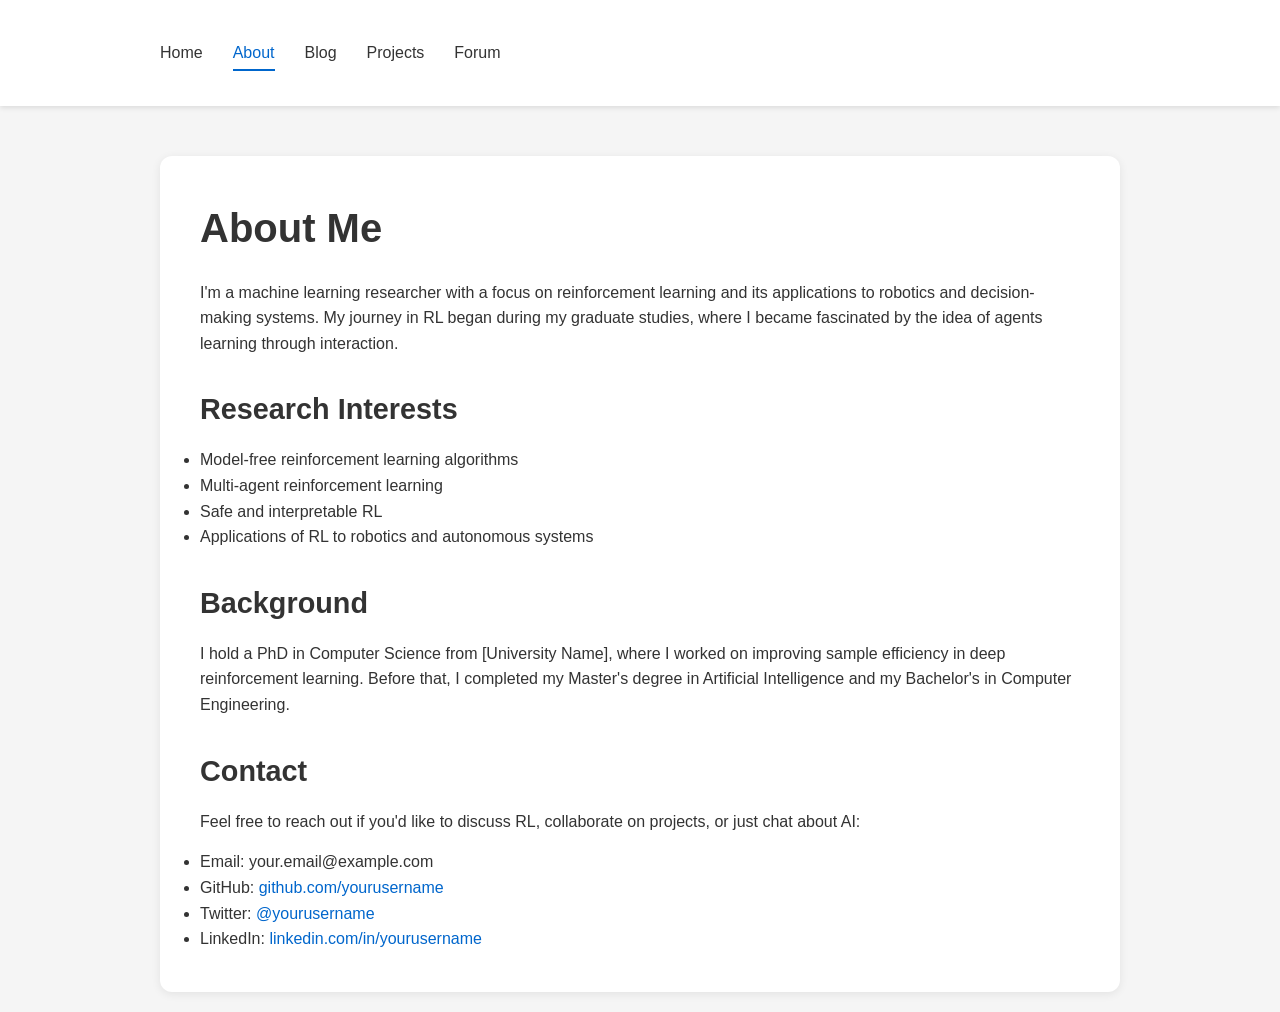
==== about.html @ b753ddc1 "Add files via upload personal website initial commit" ====
<!DOCTYPE html>
<html lang="en">
<head>
    <meta charset="UTF-8">
    <meta name="viewport" content="width=device-width, initial-scale=1.0">
    <title>About - Your Name</title>
    <link rel="stylesheet" href="css/style.css">
</head>
<body>
    <header>
        <div class="container">
            <nav>
                <a href="index.html">Home</a>
                <a href="about.html">About</a>
                <a href="blog.html">Blog</a>
                <a href="projects.html">Projects</a>
                <a href="forum.html">Forum</a>
            </nav>
        </div>
    </header>
    
    <div class="container">
        <div class="content">
            <h1>About Me</h1>
            <p>
                I'm a machine learning researcher with a focus on reinforcement learning and its applications 
                to robotics and decision-making systems. My journey in RL began during my graduate studies, 
                where I became fascinated by the idea of agents learning through interaction.
            </p>
            
            <h2>Research Interests</h2>
            <ul>
                <li>Model-free reinforcement learning algorithms</li>
                <li>Multi-agent reinforcement learning</li>
                <li>Safe and interpretable RL</li>
                <li>Applications of RL to robotics and autonomous systems</li>
            </ul>
            
            <h2>Background</h2>
            <p>
                I hold a PhD in Computer Science from [University Name], where I worked on improving sample 
                efficiency in deep reinforcement learning. Before that, I completed my Master's degree in 
                Artificial Intelligence and my Bachelor's in Computer Engineering.
            </p>
            
            <h2>Contact</h2>
            <p>
                Feel free to reach out if you'd like to discuss RL, collaborate on projects, or just chat about AI:
            </p>
            <ul>
                <li>Email: your.email@example.com</li>
                <li>GitHub: <a href="#">github.com/yourusername</a></li>
                <li>Twitter: <a href="#">@yourusername</a></li>
                <li>LinkedIn: <a href="#">linkedin.com/in/yourusername</a></li>
            </ul>
        </div>
    </div>
    
    <script src="js/main.js"></script>
</body>
</html>
---- css/style.css ----
* {
    margin: 0;
    padding: 0;
    box-sizing: border-box;
}

body {
    font-family: -apple-system, BlinkMacSystemFont, 'Segoe UI', Roboto, Oxygen, Ubuntu, Cantarell, sans-serif;
    line-height: 1.6;
    color: #333;
    background-color: #f5f5f5;
}

.container {
    max-width: 1000px;
    margin: 0 auto;
    padding: 20px;
}

header {
    background-color: #fff;
    box-shadow: 0 2px 5px rgba(0,0,0,0.1);
    position: sticky;
    top: 0;
    z-index: 100;
}

nav {
    display: flex;
    gap: 30px;
    padding: 20px 0;
}

nav a {
    text-decoration: none;
    color: #333;
    font-weight: 500;
    transition: color 0.2s;
    position: relative;
}

nav a:hover,
nav a.active {
    color: #0066cc;
}

nav a.active::after {
    content: '';
    position: absolute;
    bottom: -5px;
    left: 0;
    right: 0;
    height: 2px;
    background-color: #0066cc;
}

.content {
    background-color: #fff;
    padding: 40px;
    border-radius: 12px;
    box-shadow: 0 2px 10px rgba(0,0,0,0.08);
    margin-top: 30px;
}

/* Modern Home Page Styles */
.hero-section {
    display: flex;
    align-items: center;
    gap: 60px;
    margin-bottom: 60px;
    padding: 60px 40px;
    background: linear-gradient(135deg, #667eea 0%, #764ba2 100%);
    border-radius: 20px;
    color: white;
    position: relative;
    overflow: hidden;
}

.hero-section::before {
    content: '';
    position: absolute;
    top: -50%;
    right: -50%;
    width: 200%;
    height: 200%;
    background: radial-gradient(circle, rgba(255,255,255,0.1) 0%, transparent 70%);
    animation: float 20s ease-in-out infinite;
}

@keyframes float {
    0%, 100% { transform: translate(0, 0) rotate(0deg); }
    50% { transform: translate(-30px, -30px) rotate(180deg); }
}

.profile-image {
    width: 200px;
    height: 200px;
    border-radius: 50%;
    object-fit: cover;
    border: 4px solid rgba(255,255,255,0.3);
    box-shadow: 0 10px 30px rgba(0,0,0,0.3);
    z-index: 1;
    position: relative;
}

.hero-content {
    flex: 1;
    z-index: 1;
    position: relative;
}

.hero-content h1 {
    font-size: 3rem;
    margin-bottom: 20px;
    font-weight: 700;
}

.hero-content p {
    font-size: 1.3rem;
    opacity: 0.95;
    line-height: 1.8;
}

.recent-posts {
    display: grid;
    grid-template-columns: repeat(auto-fit, minmax(300px, 1fr));
    gap: 25px;
    margin-top: 40px;
}

.post-card {
    background: #fff;
    border-radius: 12px;
    padding: 25px;
    box-shadow: 0 2px 10px rgba(0,0,0,0.08);
    transition: transform 0.2s, box-shadow 0.2s;
    cursor: pointer;
    text-decoration: none;
    color: inherit;
    display: block;
}

.post-card:hover {
    transform: translateY(-3px);
    box-shadow: 0 5px 20px rgba(0,0,0,0.12);
}

.post-card h3 {
    color: #333;
    margin-bottom: 10px;
}

.post-card .date {
    color: #666;
    font-size: 0.9rem;
    margin-bottom: 10px;
}

.post-card p {
    color: #555;
    font-size: 0.95rem;
}

/* Forum Styles */
.forum-header {
    display: flex;
    justify-content: space-between;
    align-items: center;
    margin-bottom: 30px;
}

.btn-primary {
    background-color: #0066cc;
    color: white;
    padding: 10px 20px;
    border: none;
    border-radius: 6px;
    cursor: pointer;
    font-size: 1rem;
    transition: background-color 0.2s;
}

.btn-primary:hover {
    background-color: #0052a3;
}

.forum-post {
    background-color: #f8f8f8;
    padding: 20px;
    border-radius: 8px;
    margin-bottom: 20px;
}

.forum-post h3 {
    margin-bottom: 10px;
    color: #333;
}

.post-meta {
    font-size: 0.9rem;
    color: #666;
    margin-bottom: 15px;
}

.answers {
    margin-top: 20px;
    padding-left: 20px;
    border-left: 3px solid #e0e0e0;
}

.answer {
    background-color: #fff;
    padding: 15px;
    border-radius: 6px;
    margin-bottom: 10px;
}

.modal {
    display: none;
    position: fixed;
    top: 0;
    left: 0;
    width: 100%;
    height: 100%;
    background-color: rgba(0,0,0,0.5);
    z-index: 1000;
}

.modal-content {
    background-color: white;
    margin: 10% auto;
    padding: 30px;
    width: 90%;
    max-width: 600px;
    border-radius: 12px;
    position: relative;
}

.close {
    position: absolute;
    top: 15px;
    right: 20px;
    font-size: 28px;
    cursor: pointer;
    color: #666;
}

.close:hover {
    color: #000;
}

.form-group {
    margin-bottom: 20px;
}

.form-group label {
    display: block;
    margin-bottom: 5px;
    font-weight: 500;
}

.form-group input,
.form-group textarea {
    width: 100%;
    padding: 10px;
    border: 1px solid #ddd;
    border-radius: 6px;
    font-size: 1rem;
    font-family: inherit;
}

.form-group textarea {
    min-height: 100px;
    resize: vertical;
}

.answer-form {
    margin-top: 15px;
    padding: 15px;
    background-color: #f0f0f0;
    border-radius: 6px;
}

.btn-secondary {
    background-color: #666;
    color: white;
    padding: 8px 16px;
    border: none;
    border-radius: 4px;
    cursor: pointer;
    font-size: 0.9rem;
    margin-right: 10px;
}

.btn-secondary:hover {
    background-color: #555;
}

/* General Styles */
h1 {
    font-size: 2.5rem;
    margin-bottom: 20px;
    font-weight: 700;
}

h2 {
    font-size: 1.8rem;
    margin-top: 30px;
    margin-bottom: 15px;
    font-weight: 600;
}

h3 {
    font-size: 1.3rem;
    margin-top: 25px;
    margin-bottom: 10px;
    font-weight: 600;
}

p {
    margin-bottom: 15px;
}

a {
    color: #0066cc;
    text-decoration: none;
}

a:hover {
    text-decoration: underline;
}

.blog-list {
    margin-top: 30px;
}

.blog-item {
    padding: 20px 0;
    border-bottom: 1px solid #e0e0e0;
}

.blog-item:last-child {
    border-bottom: none;
}

.blog-title {
    font-size: 1.4rem;
    font-weight: 600;
    margin-bottom: 5px;
}

.blog-meta {
    color: #666;
    font-size: 0.9rem;
    margin-bottom: 10px;
}

.blog-excerpt {
    color: #555;
}

.project {
    background-color: #f8f8f8;
    padding: 20px;
    margin-bottom: 20px;
    border-radius: 8px;
}

.project h3 {
    margin-top: 0;
}

code {
    background-color: #f4f4f4;
    padding: 2px 6px;
    border-radius: 3px;
    font-family: 'Consolas', 'Monaco', monospace;
    font-size: 0.9em;
}

pre {
    background-color: #f4f4f4;
    padding: 15px;
    border-radius: 5px;
    overflow-x: auto;
    margin: 20px 0;
}

pre code {
    background-color: transparent;
    padding: 0;
}

.katex-display {
    margin: 20px 0;
}

.tag {
    display: inline-block;
    background-color: #e0e0e0;
    padding: 3px 10px;
    border-radius: 15px;
    font-size: 0.85rem;
    margin-right: 5px;
}

/* Responsive Design */
@media (max-width: 768px) {
    .hero-section {
        flex-direction: column;
        text-align: center;
        gap: 30px;
        padding: 40px 20px;
    }
    
    .hero-content h1 {
        font-size: 2rem;
    }
    
    .hero-content p {
        font-size: 1.1rem;
    }
    
    .profile-image {
        width: 150px;
        height: 150px;
    }
    
    nav {
        overflow-x: auto;
        padding: 20px 0;
    }
    
    .content {
        padding: 20px;
    }
}
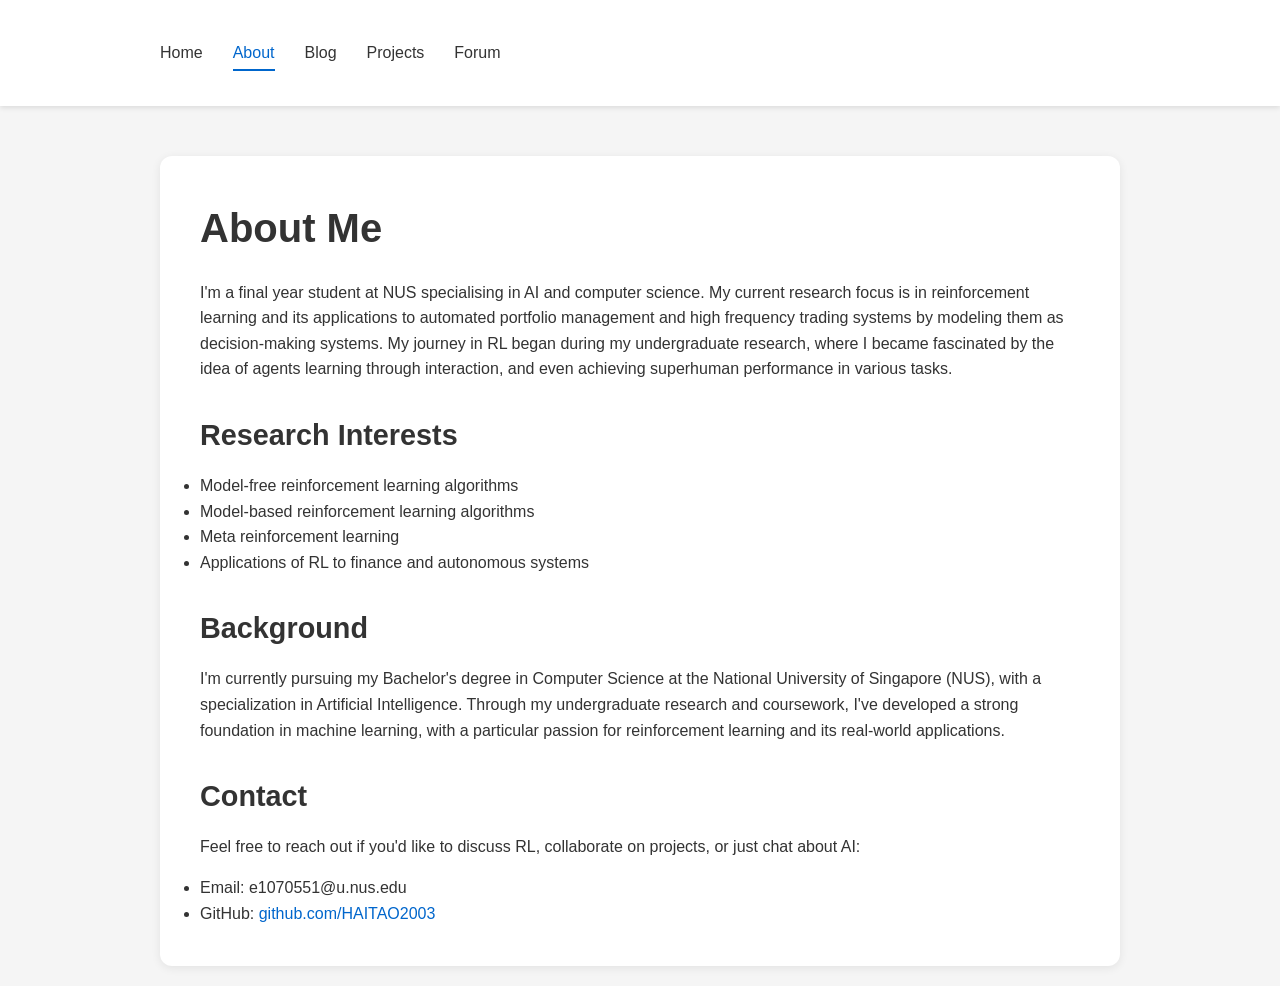
==== commit d41e523d: "Add files via upload" ====
--- a/about.html
+++ b/about.html
@@ -3,7 +3,7 @@
 <head>
     <meta charset="UTF-8">
     <meta name="viewport" content="width=device-width, initial-scale=1.0">
-    <title>About - Your Name</title>
+    <title>About - Haitao Wang</title>
     <link rel="stylesheet" href="css/style.css">
 </head>
 <body>
@@ -23,24 +23,25 @@
         <div class="content">
             <h1>About Me</h1>
             <p>
-                I'm a machine learning researcher with a focus on reinforcement learning and its applications 
-                to robotics and decision-making systems. My journey in RL began during my graduate studies, 
-                where I became fascinated by the idea of agents learning through interaction.
+                I'm a final year student at NUS specialising in AI and computer science. My current research focus is in reinforcement learning and its applications 
+                to automated portfolio management and high frequency trading systems by modeling them as decision-making systems. My journey in RL began during my undergraduate research, 
+                where I became fascinated by the idea of agents learning through interaction, and even achieving superhuman performance in various tasks.
             </p>
             
             <h2>Research Interests</h2>
             <ul>
                 <li>Model-free reinforcement learning algorithms</li>
-                <li>Multi-agent reinforcement learning</li>
-                <li>Safe and interpretable RL</li>
-                <li>Applications of RL to robotics and autonomous systems</li>
+                <li>Model-based reinforcement learning algorithms</li>
+                <li>Meta reinforcement learning</li>
+                <li>Applications of RL to finance and autonomous systems</li>
             </ul>
             
             <h2>Background</h2>
             <p>
-                I hold a PhD in Computer Science from [University Name], where I worked on improving sample 
-                efficiency in deep reinforcement learning. Before that, I completed my Master's degree in 
-                Artificial Intelligence and my Bachelor's in Computer Engineering.
+                I'm currently pursuing my Bachelor's degree in Computer Science at the National University of Singapore (NUS), 
+                with a specialization in Artificial Intelligence. Through my undergraduate research and coursework, 
+                I've developed a strong foundation in machine learning, with a particular passion for reinforcement learning 
+                and its real-world applications.
             </p>
             
             <h2>Contact</h2>
@@ -48,10 +49,8 @@
                 Feel free to reach out if you'd like to discuss RL, collaborate on projects, or just chat about AI:
             </p>
             <ul>
-                <li>Email: your.email@example.com</li>
-                <li>GitHub: <a href="#">github.com/yourusername</a></li>
-                <li>Twitter: <a href="#">@yourusername</a></li>
-                <li>LinkedIn: <a href="#">linkedin.com/in/yourusername</a></li>
+                <li>Email: e1070551@u.nus.edu</li>
+                <li>GitHub: <a href="#">github.com/HAITAO2003</a></li>
             </ul>
         </div>
     </div>
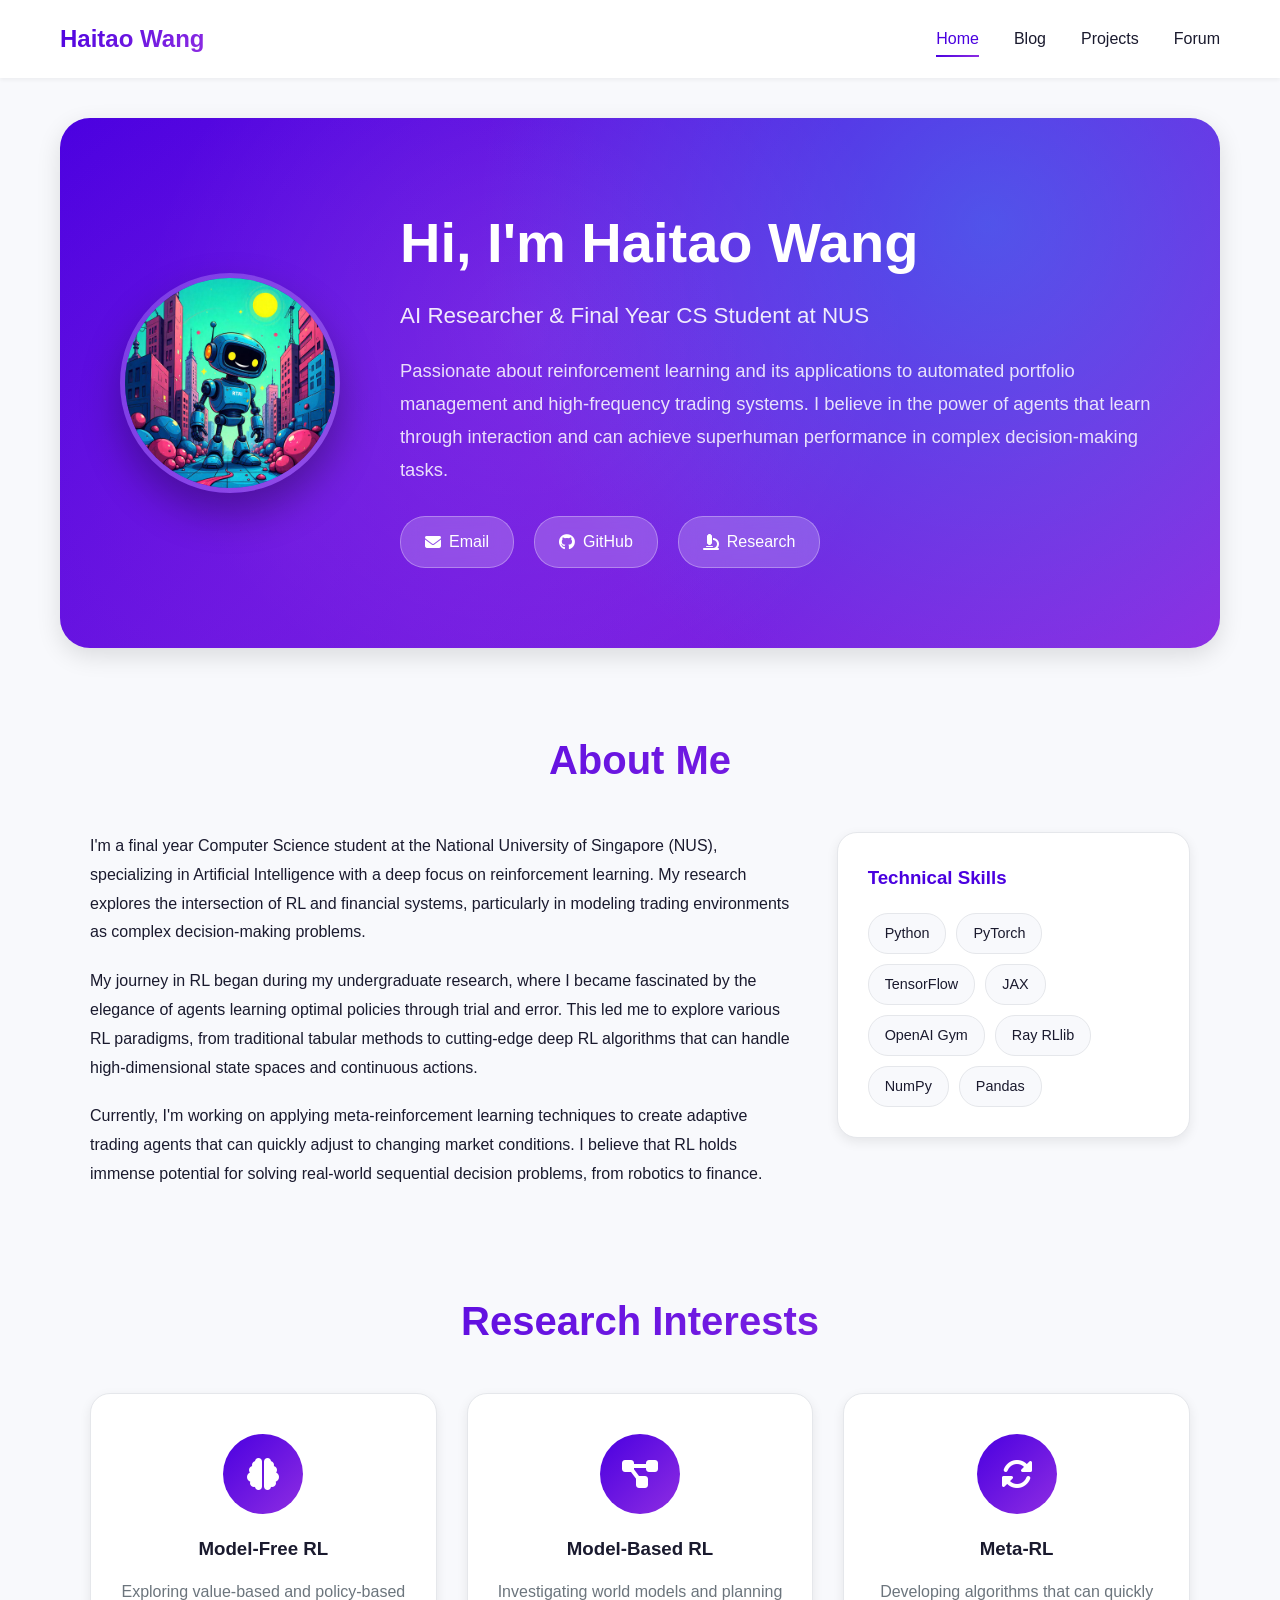
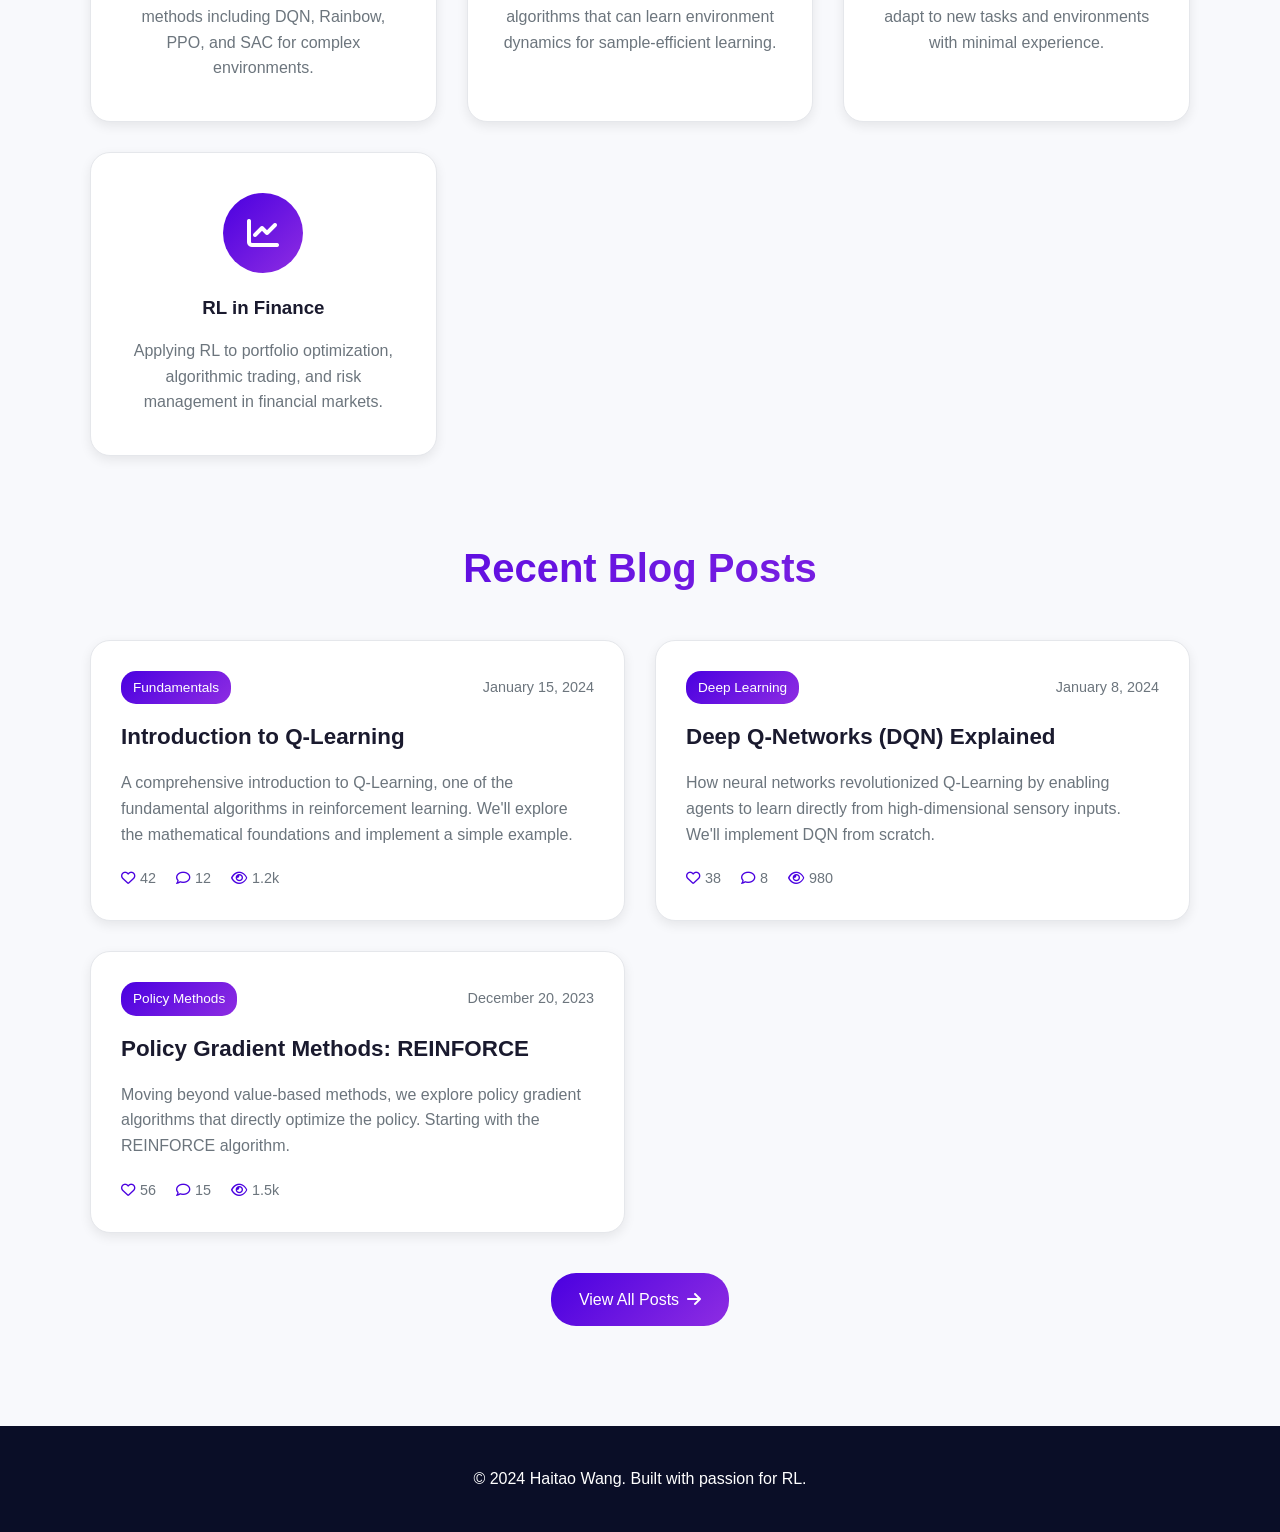
==== commit 8fdb77dd: "website update" ====
--- a/about.html
+++ b/about.html
@@ -2,59 +2,13 @@
 <html lang="en">
 <head>
     <meta charset="UTF-8">
-    <meta name="viewport" content="width=device-width, initial-scale=1.0">
-    <title>About - Haitao Wang</title>
-    <link rel="stylesheet" href="css/style.css">
+    <meta http-equiv="refresh" content="0; url=index.html">
+    <title>Redirecting...</title>
+    <script>
+        window.location.href = "index.html";
+    </script>
 </head>
 <body>
-    <header>
-        <div class="container">
-            <nav>
-                <a href="index.html">Home</a>
-                <a href="about.html">About</a>
-                <a href="blog.html">Blog</a>
-                <a href="projects.html">Projects</a>
-                <a href="forum.html">Forum</a>
-            </nav>
-        </div>
-    </header>
-    
-    <div class="container">
-        <div class="content">
-            <h1>About Me</h1>
-            <p>
-                I'm a final year student at NUS specialising in AI and computer science. My current research focus is in reinforcement learning and its applications 
-                to automated portfolio management and high frequency trading systems by modeling them as decision-making systems. My journey in RL began during my undergraduate research, 
-                where I became fascinated by the idea of agents learning through interaction, and even achieving superhuman performance in various tasks.
-            </p>
-            
-            <h2>Research Interests</h2>
-            <ul>
-                <li>Model-free reinforcement learning algorithms</li>
-                <li>Model-based reinforcement learning algorithms</li>
-                <li>Meta reinforcement learning</li>
-                <li>Applications of RL to finance and autonomous systems</li>
-            </ul>
-            
-            <h2>Background</h2>
-            <p>
-                I'm currently pursuing my Bachelor's degree in Computer Science at the National University of Singapore (NUS), 
-                with a specialization in Artificial Intelligence. Through my undergraduate research and coursework, 
-                I've developed a strong foundation in machine learning, with a particular passion for reinforcement learning 
-                and its real-world applications.
-            </p>
-            
-            <h2>Contact</h2>
-            <p>
-                Feel free to reach out if you'd like to discuss RL, collaborate on projects, or just chat about AI:
-            </p>
-            <ul>
-                <li>Email: e1070551@u.nus.edu</li>
-                <li>GitHub: <a href="#">github.com/HAITAO2003</a></li>
-            </ul>
-        </div>
-    </div>
-    
-    <script src="js/main.js"></script>
+    <p>Redirecting to home page...</p>
 </body>
-</html>
+</html>
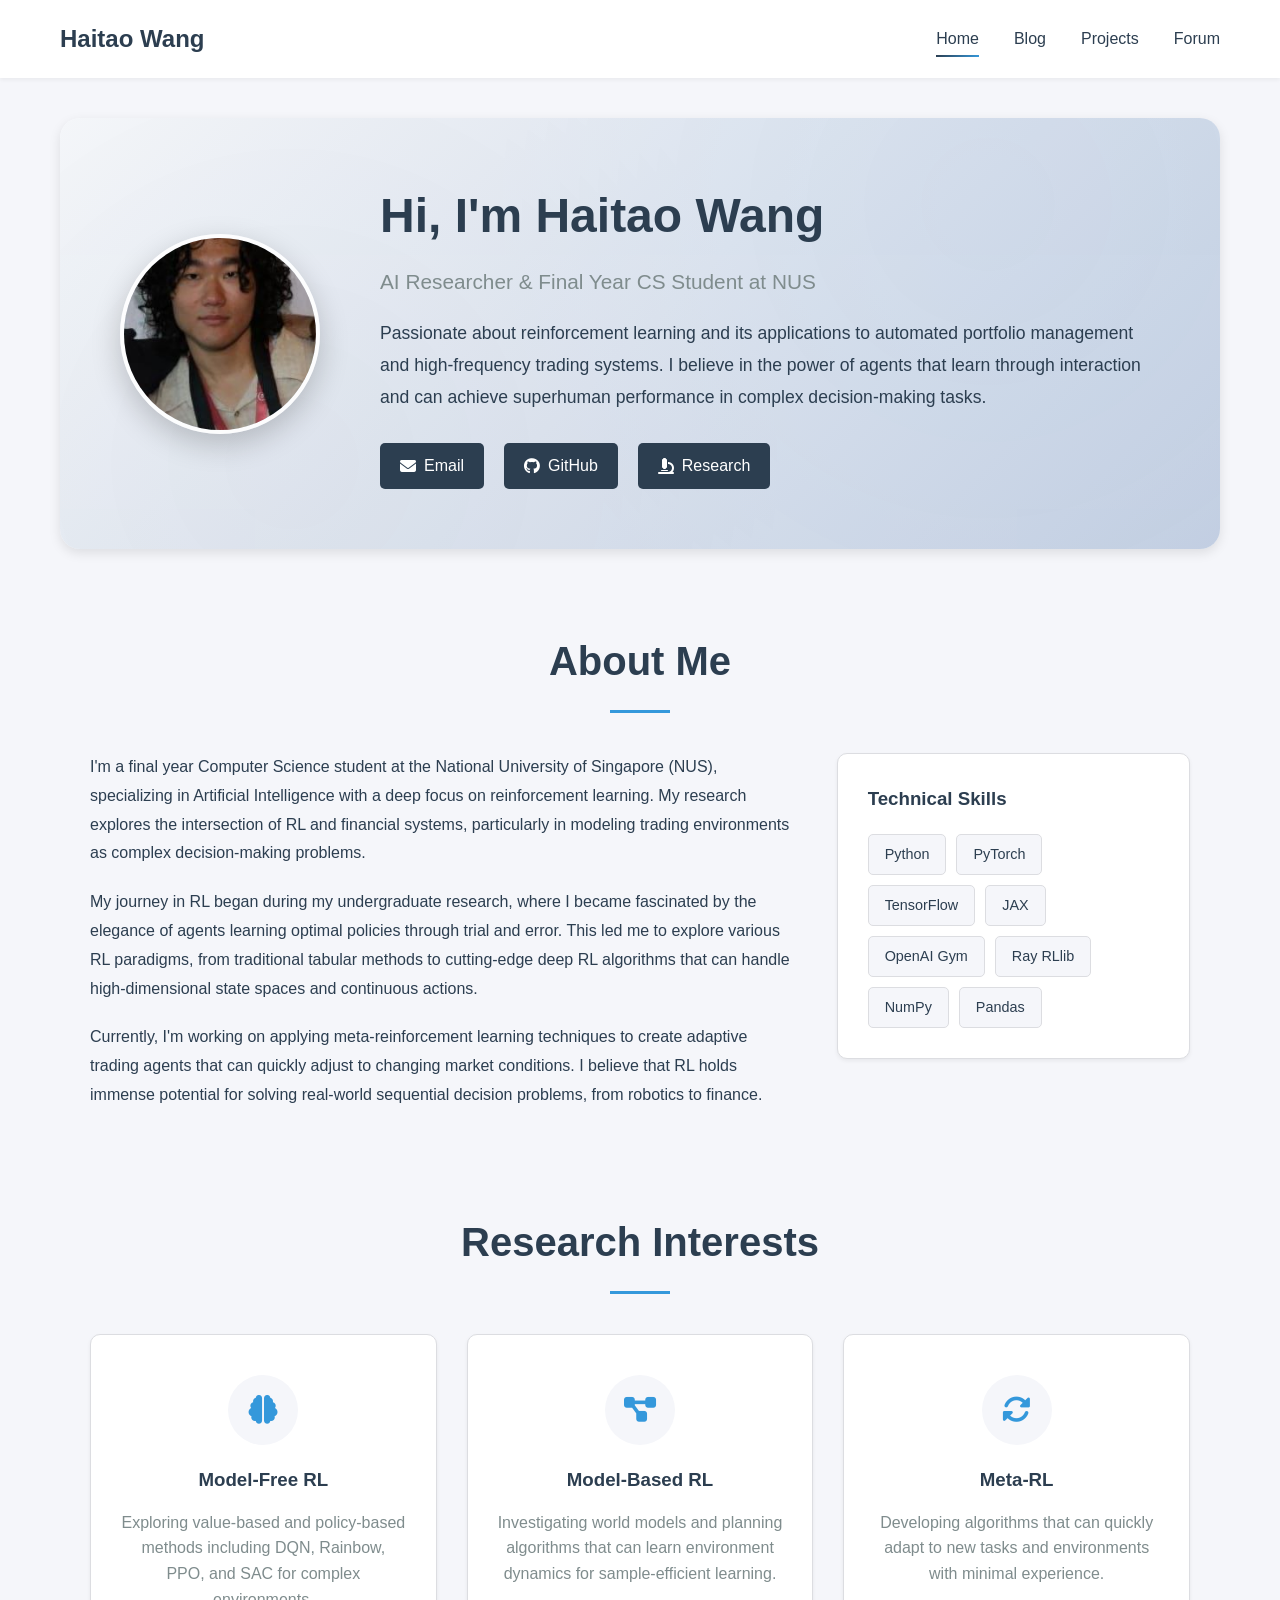
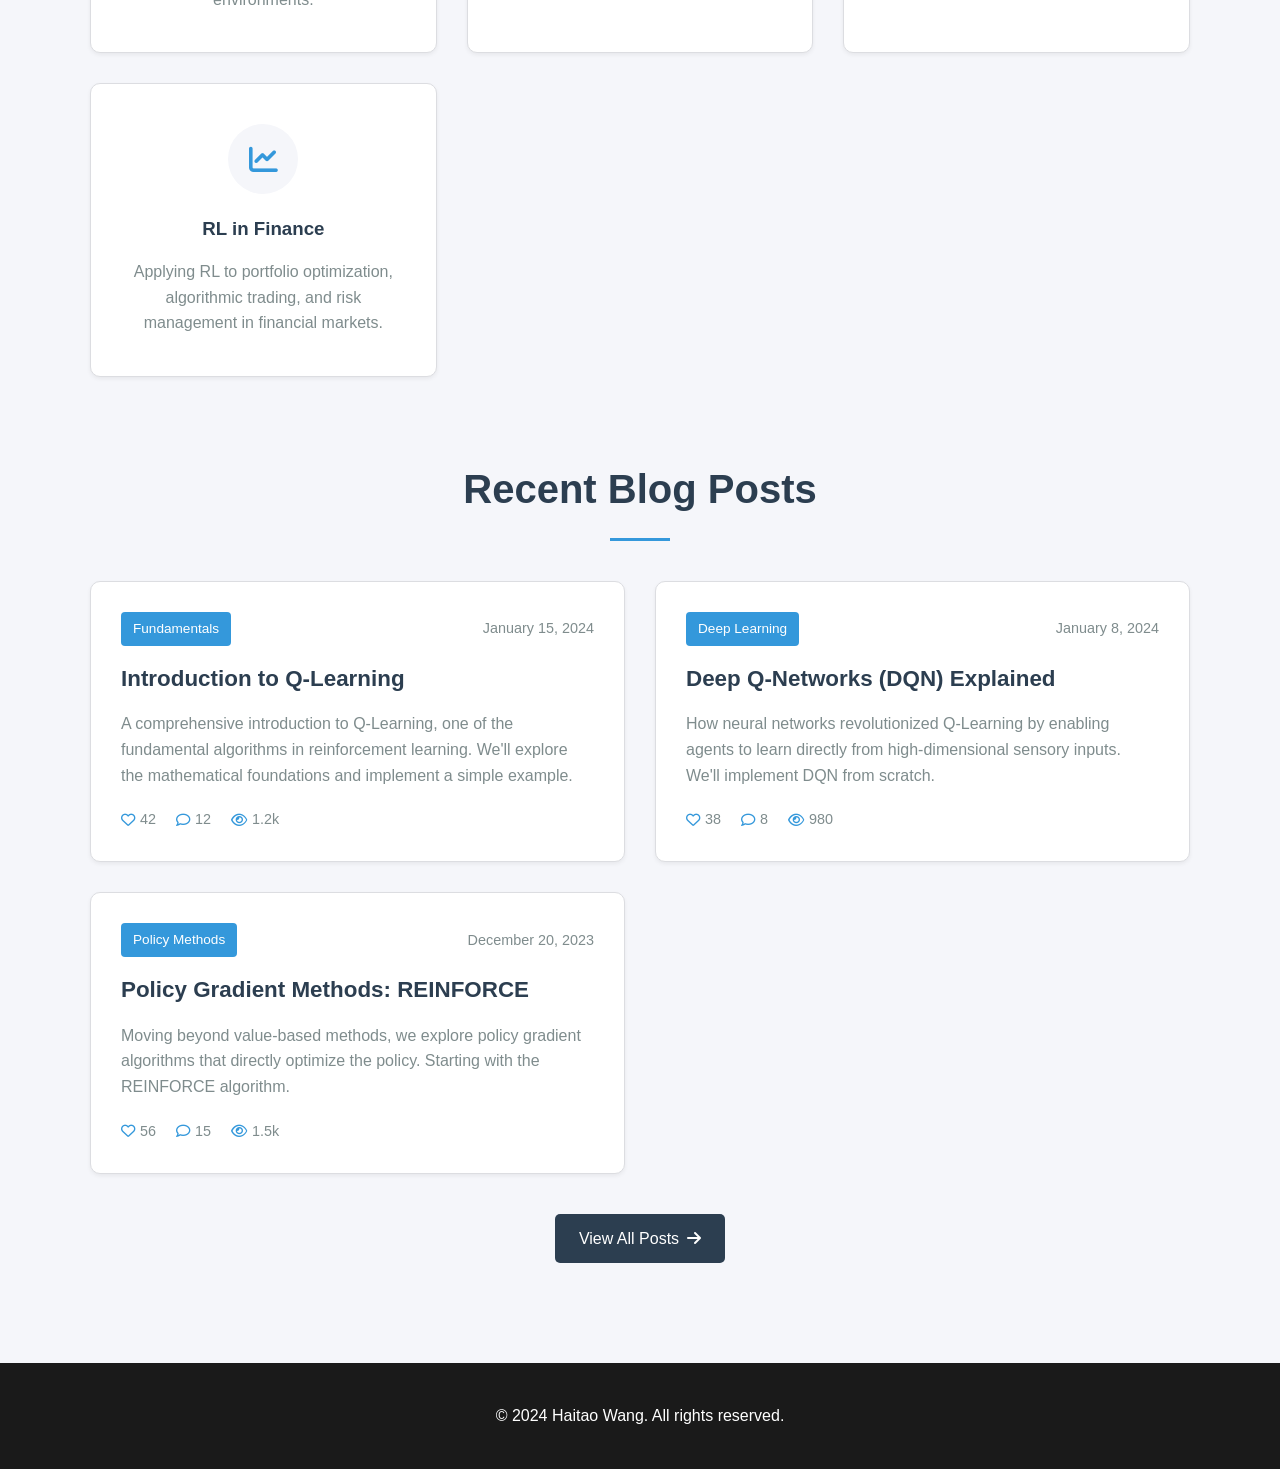
==== commit 523683ed: "update profile picture and website themes" ====
--- a/about.html
+++ b/about.html
@@ -9,6 +9,6 @@
     </script>
 </head>
 <body>
-    <p>Redirecting to home page...</p>
+<p>Redirecting to home page...</p>
 </body>
 </html>
